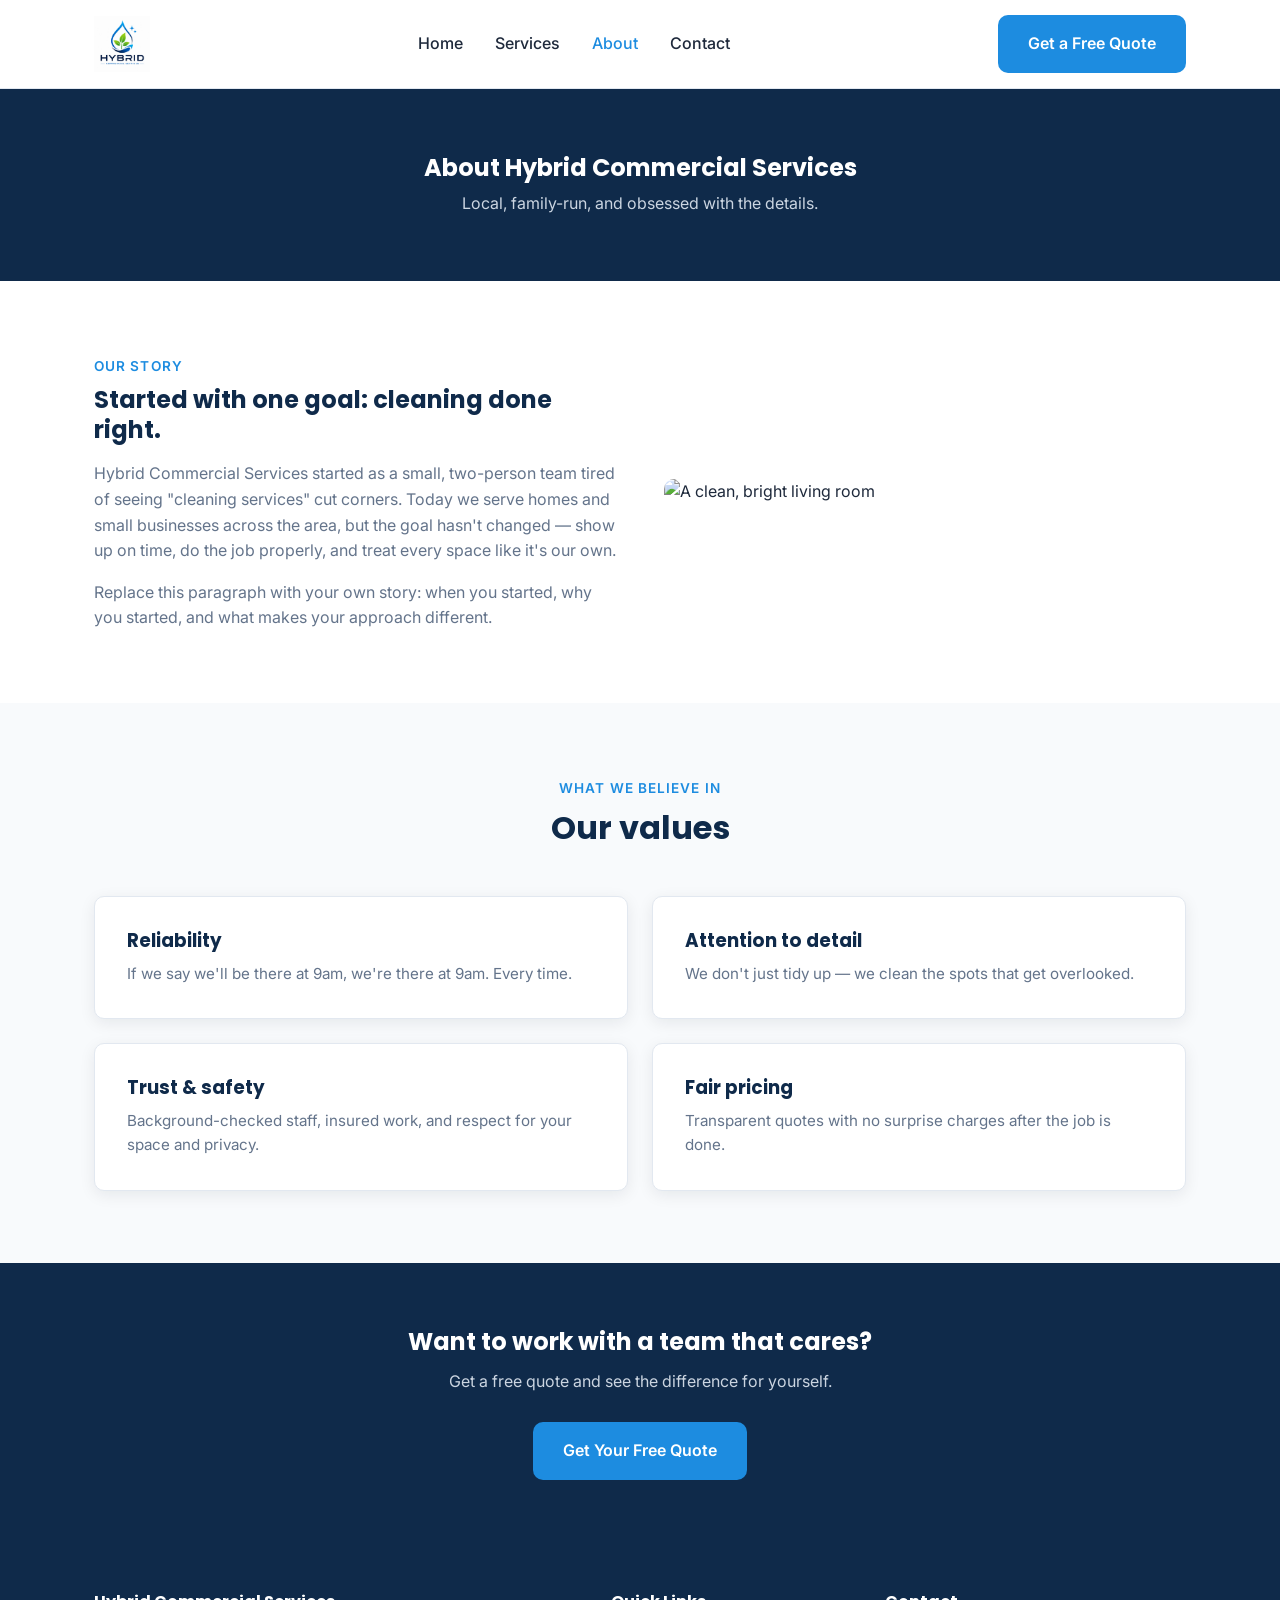
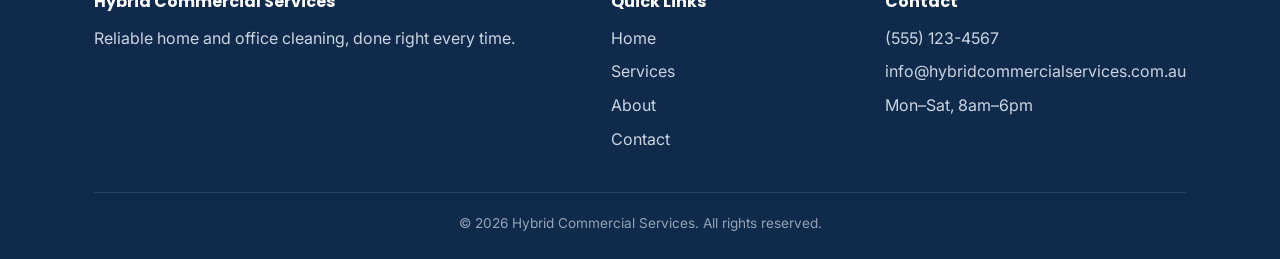
==== about.html @ f48b693d "Add files via upload" ====
<!DOCTYPE html>
<html lang="en">
<head>
  <meta charset="UTF-8">
  <meta name="viewport" content="width=device-width, initial-scale=1.0">
  <title>About Us | Hybrid Commercial Services</title>
  <meta name="description" content="Learn about Hybrid Commercial Services — our story, our values, and why customers trust us.">
  <link rel="icon" href="logo.jpg">
  <link rel="preconnect" href="https://fonts.googleapis.com">
  <link href="https://fonts.googleapis.com/css2?family=Inter:wght@400;500;600;700&family=Poppins:wght@600;700&display=swap" rel="stylesheet">
  <link rel="stylesheet" href="style.css">
</head>
<body>

  <header class="site-header">
    <div class="container nav-wrap">
      <a href="index.html" class="logo"><img src="logo.jpg" alt="Hybrid Commercial Services" class="logo-img"></a>
      <nav>
        <ul class="nav-links">
          <li><a href="index.html">Home</a></li>
          <li><a href="services.html">Services</a></li>
          <li><a href="about.html" class="active">About</a></li>
          <li><a href="contact.html">Contact</a></li>
        </ul>
      </nav>
      <div class="nav-cta">
        <a href="contact.html" class="btn btn-primary">Get a Free Quote</a>
      </div>
      <button class="hamburger" aria-label="Toggle menu">
        <span></span><span></span><span></span>
      </button>
    </div>
  </header>

  <section class="page-hero">
    <div class="container">
      <h1>About Hybrid Commercial Services</h1>
      <p>Local, family-run, and obsessed with the details.</p>
    </div>
  </section>

  <section>
    <div class="container about-grid">
      <div>
        <div class="eyebrow">Our story</div>
        <h2>Started with one goal: cleaning done right.</h2>
        <p style="color:var(--color-text-light); margin-top:16px;">
          Hybrid Commercial Services started as a small, two-person team tired of seeing
          "cleaning services" cut corners. Today we serve homes and small businesses
          across the area, but the goal hasn't changed — show up on time, do the job
          properly, and treat every space like it's our own.
        </p>
        <p style="color:var(--color-text-light); margin-top:16px;">
          Replace this paragraph with your own story: when you started, why you started,
          and what makes your approach different.
        </p>
      </div>
      <div>
        <img src="https://images.unsplash.com/photo-1581578731548-c64695cc6952?w=800&q=80"
             alt="A clean, bright living room" style="border-radius: var(--radius);">
      </div>
    </div>
  </section>

  <section class="section-alt">
    <div class="container">
      <div class="section-heading">
        <div class="eyebrow">What we believe in</div>
        <h2>Our values</h2>
      </div>
      <div class="values-grid">
        <div class="card">
          <h3>Reliability</h3>
          <p>If we say we'll be there at 9am, we're there at 9am. Every time.</p>
        </div>
        <div class="card">
          <h3>Attention to detail</h3>
          <p>We don't just tidy up — we clean the spots that get overlooked.</p>
        </div>
        <div class="card">
          <h3>Trust & safety</h3>
          <p>Background-checked staff, insured work, and respect for your space and privacy.</p>
        </div>
        <div class="card">
          <h3>Fair pricing</h3>
          <p>Transparent quotes with no surprise charges after the job is done.</p>
        </div>
      </div>
    </div>
  </section>

  <section class="cta-band">
    <div class="container">
      <h2>Want to work with a team that cares?</h2>
      <p>Get a free quote and see the difference for yourself.</p>
      <a href="contact.html" class="btn btn-primary">Get Your Free Quote</a>
    </div>
  </section>

  <footer>
    <div class="container">
      <div class="footer-grid">
        <div>
          <h4>Hybrid Commercial Services</h4>
          <p>Reliable home and office cleaning, done right every time.</p>
        </div>
        <div>
          <h4>Quick Links</h4>
          <ul>
            <li><a href="index.html">Home</a></li>
            <li><a href="services.html">Services</a></li>
            <li><a href="about.html">About</a></li>
            <li><a href="contact.html">Contact</a></li>
          </ul>
        </div>
        <div>
          <h4>Contact</h4>
          <ul>
            <li>(555) 123-4567</li>
            <li>info@hybridcommercialservices.com.au</li>
            <li>Mon–Sat, 8am–6pm</li>
          </ul>
        </div>
      </div>
      <div class="footer-bottom">
        &copy; 2026 Hybrid Commercial Services. All rights reserved.
      </div>
    </div>
  </footer>

  <script src="script.js"></script>
</body>
</html>
---- style.css ----
/* ============================================
   THEME VARIABLES — change these to re-brand
   the whole site in one place.
   ============================================ */
:root {
  --color-primary: #1d8ce0;       /* main brand color — matches the blue in the logo droplet */
  --color-primary-dark: #123a63;  /* hover state — matches the deep navy in the logo */
  --color-secondary: #0f2a4a;     /* dark text / footer background — logo wordmark navy */
  --color-accent-green: #4caf50;  /* logo leaf green — used sparingly for eco accents */
  --color-bg: #ffffff;
  --color-bg-alt: #f8fafc;        /* light section background for contrast */
  --color-text: #1e293b;
  --color-text-light: #64748b;
  --color-border: #e2e8f0;
  --font-heading: 'Poppins', sans-serif;
  --font-body: 'Inter', sans-serif;
  --radius: 10px;
  --shadow: 0 4px 16px rgba(15, 23, 42, 0.08);
  --max-width: 1140px;
}

/* ============================================
   RESET & BASE
   ============================================ */
* { margin: 0; padding: 0; box-sizing: border-box; }

html { scroll-behavior: smooth; }

body {
  font-family: var(--font-body);
  color: var(--color-text);
  background: var(--color-bg);
  line-height: 1.6;
}

h1, h2, h3, h4 {
  font-family: var(--font-heading);
  line-height: 1.25;
  color: var(--color-secondary);
}

a { color: var(--color-primary); text-decoration: none; }
a:hover { color: var(--color-primary-dark); }

img { max-width: 100%; display: block; }

.container {
  width: 100%;
  max-width: var(--max-width);
  margin: 0 auto;
  padding: 0 24px;
}

section { padding: 72px 0; }
.section-alt { background: var(--color-bg-alt); }

.section-heading { text-align: center; max-width: 640px; margin: 0 auto 48px; }
.section-heading h2 { font-size: 2rem; margin-bottom: 12px; }
.section-heading p { color: var(--color-text-light); }

.eyebrow {
  display: inline-block;
  color: var(--color-primary);
  font-weight: 600;
  font-size: 0.85rem;
  letter-spacing: 0.08em;
  text-transform: uppercase;
  margin-bottom: 8px;
}

/* ============================================
   BUTTONS
   ============================================ */
.btn {
  display: inline-block;
  padding: 14px 28px;
  border-radius: var(--radius);
  font-weight: 600;
  font-family: var(--font-body);
  cursor: pointer;
  border: 2px solid transparent;
  transition: all 0.2s ease;
}

.btn-primary {
  background: var(--color-primary);
  color: #fff;
}
.btn-primary:hover { background: var(--color-primary-dark); color: #fff; }

.btn-outline {
  background: transparent;
  border-color: #fff;
  color: #fff;
}
.btn-outline:hover { background: #fff; color: var(--color-primary); }

.btn-outline-dark {
  background: transparent;
  border-color: var(--color-primary);
  color: var(--color-primary);
}
.btn-outline-dark:hover { background: var(--color-primary); color: #fff; }

/* ============================================
   HEADER / NAV
   ============================================ */
.site-header {
  position: sticky;
  top: 0;
  z-index: 100;
  background: #fff;
  border-bottom: 1px solid var(--color-border);
}

.nav-wrap {
  display: flex;
  align-items: center;
  justify-content: space-between;
  height: 88px;
}

.logo {
  font-family: var(--font-heading);
  font-weight: 700;
  font-size: 1.3rem;
  color: var(--color-secondary);
  display: flex;
  align-items: center;
}
.logo span { color: var(--color-primary); }
.logo-img {
  height: 56px;
  width: auto;
  display: block;
}

.nav-links {
  display: flex;
  gap: 32px;
  list-style: none;
}

.nav-links a {
  color: var(--color-text);
  font-weight: 500;
}
.nav-links a.active { color: var(--color-primary); }

.nav-cta { display: flex; align-items: center; gap: 20px; }

.hamburger {
  display: none;
  flex-direction: column;
  gap: 5px;
  background: none;
  border: none;
  cursor: pointer;
  padding: 4px;
}
.hamburger span {
  width: 26px;
  height: 2px;
  background: var(--color-secondary);
  border-radius: 2px;
}

/* ============================================
   HERO
   ============================================ */
.hero {
  background: linear-gradient(135deg, var(--color-primary), var(--color-primary-dark));
  color: #fff;
  padding: 96px 0;
}
.hero-inner { max-width: 700px; }
.hero h1 { color: #fff; font-size: 2.75rem; margin-bottom: 20px; }
.hero p { font-size: 1.15rem; opacity: 0.92; margin-bottom: 32px; }
.hero-actions { display: flex; gap: 16px; flex-wrap: wrap; }

.page-hero {
  background: var(--color-secondary);
  color: #fff;
  padding: 64px 0;
  text-align: center;
}
.page-hero h1 { color: #fff; margin-bottom: 8px; }
.page-hero p { color: #cbd5e1; }

/* ============================================
   GRIDS / CARDS
   ============================================ */
.grid-3 {
  display: grid;
  grid-template-columns: repeat(3, 1fr);
  gap: 28px;
}

.card {
  background: #fff;
  border: 1px solid var(--color-border);
  border-radius: var(--radius);
  padding: 32px;
  box-shadow: var(--shadow);
}
.card .icon {
  width: 48px;
  height: 48px;
  border-radius: 50%;
  background: rgba(76, 175, 80, 0.12);
  color: var(--color-accent-green);
  display: flex;
  align-items: center;
  justify-content: center;
  font-size: 1.4rem;
  margin-bottom: 16px;
}
.card h3 { font-size: 1.15rem; margin-bottom: 10px; }
.card p { color: var(--color-text-light); font-size: 0.95rem; }
.card .price { font-weight: 700; color: var(--color-primary); margin: 12px 0; }

/* ============================================
   TESTIMONIAL
   ============================================ */
.testimonial {
  max-width: 700px;
  margin: 0 auto;
  text-align: center;
}
.testimonial p { font-size: 1.3rem; font-style: italic; color: var(--color-secondary); margin-bottom: 16px; }
.testimonial .author { color: var(--color-text-light); font-weight: 600; }

/* ============================================
   CTA BAND
   ============================================ */
.cta-band {
  background: var(--color-secondary);
  color: #fff;
  text-align: center;
  padding: 64px 0;
}
.cta-band h2 { color: #fff; margin-bottom: 12px; }
.cta-band p { color: #cbd5e1; margin-bottom: 28px; }

/* ============================================
   ABOUT / VALUES
   ============================================ */
.about-grid {
  display: grid;
  grid-template-columns: 1fr 1fr;
  gap: 48px;
  align-items: center;
}
.values-grid {
  display: grid;
  grid-template-columns: repeat(2, 1fr);
  gap: 24px;
  margin-top: 32px;
}

/* ============================================
   CONTACT
   ============================================ */
.contact-grid {
  display: grid;
  grid-template-columns: 1fr 1fr;
  gap: 48px;
}
.contact-info-item { margin-bottom: 24px; }
.contact-info-item h4 { margin-bottom: 4px; }
.contact-info-item p { color: var(--color-text-light); }

form .form-row { margin-bottom: 18px; }
form label { display: block; font-weight: 600; margin-bottom: 6px; font-size: 0.9rem; }
form input, form textarea, form select {
  width: 100%;
  padding: 12px 14px;
  border: 1px solid var(--color-border);
  border-radius: var(--radius);
  font-family: var(--font-body);
  font-size: 1rem;
}
form input:focus, form textarea:focus {
  outline: none;
  border-color: var(--color-primary);
}

/* ============================================
   FOOTER
   ============================================ */
footer {
  background: var(--color-secondary);
  color: #cbd5e1;
  padding: 48px 0 24px;
}
.footer-grid {
  display: grid;
  grid-template-columns: 2fr 1fr 1fr;
  gap: 32px;
  margin-bottom: 32px;
}
footer h4 { color: #fff; margin-bottom: 14px; font-size: 1rem; }
footer ul { list-style: none; }
footer li { margin-bottom: 8px; }
footer a { color: #cbd5e1; }
footer a:hover { color: #fff; }
.footer-bottom {
  border-top: 1px solid rgba(255,255,255,0.1);
  padding-top: 20px;
  text-align: center;
  font-size: 0.85rem;
  color: #94a3b8;
}

/* ============================================
   RESPONSIVE
   ============================================ */
@media (max-width: 860px) {
  .grid-3, .about-grid, .values-grid, .contact-grid, .footer-grid {
    grid-template-columns: 1fr;
  }
  .hero h1 { font-size: 2.1rem; }
}

@media (max-width: 720px) {
  .nav-links, .nav-cta .btn {
    display: none;
  }
  .hamburger { display: flex; }

  .nav-wrap.menu-open .nav-links {
    display: flex;
    flex-direction: column;
    position: absolute;
    top: 88px;
    left: 0;
    right: 0;
    background: #fff;
    padding: 20px 24px;
    gap: 18px;
    border-bottom: 1px solid var(--color-border);
  }
}
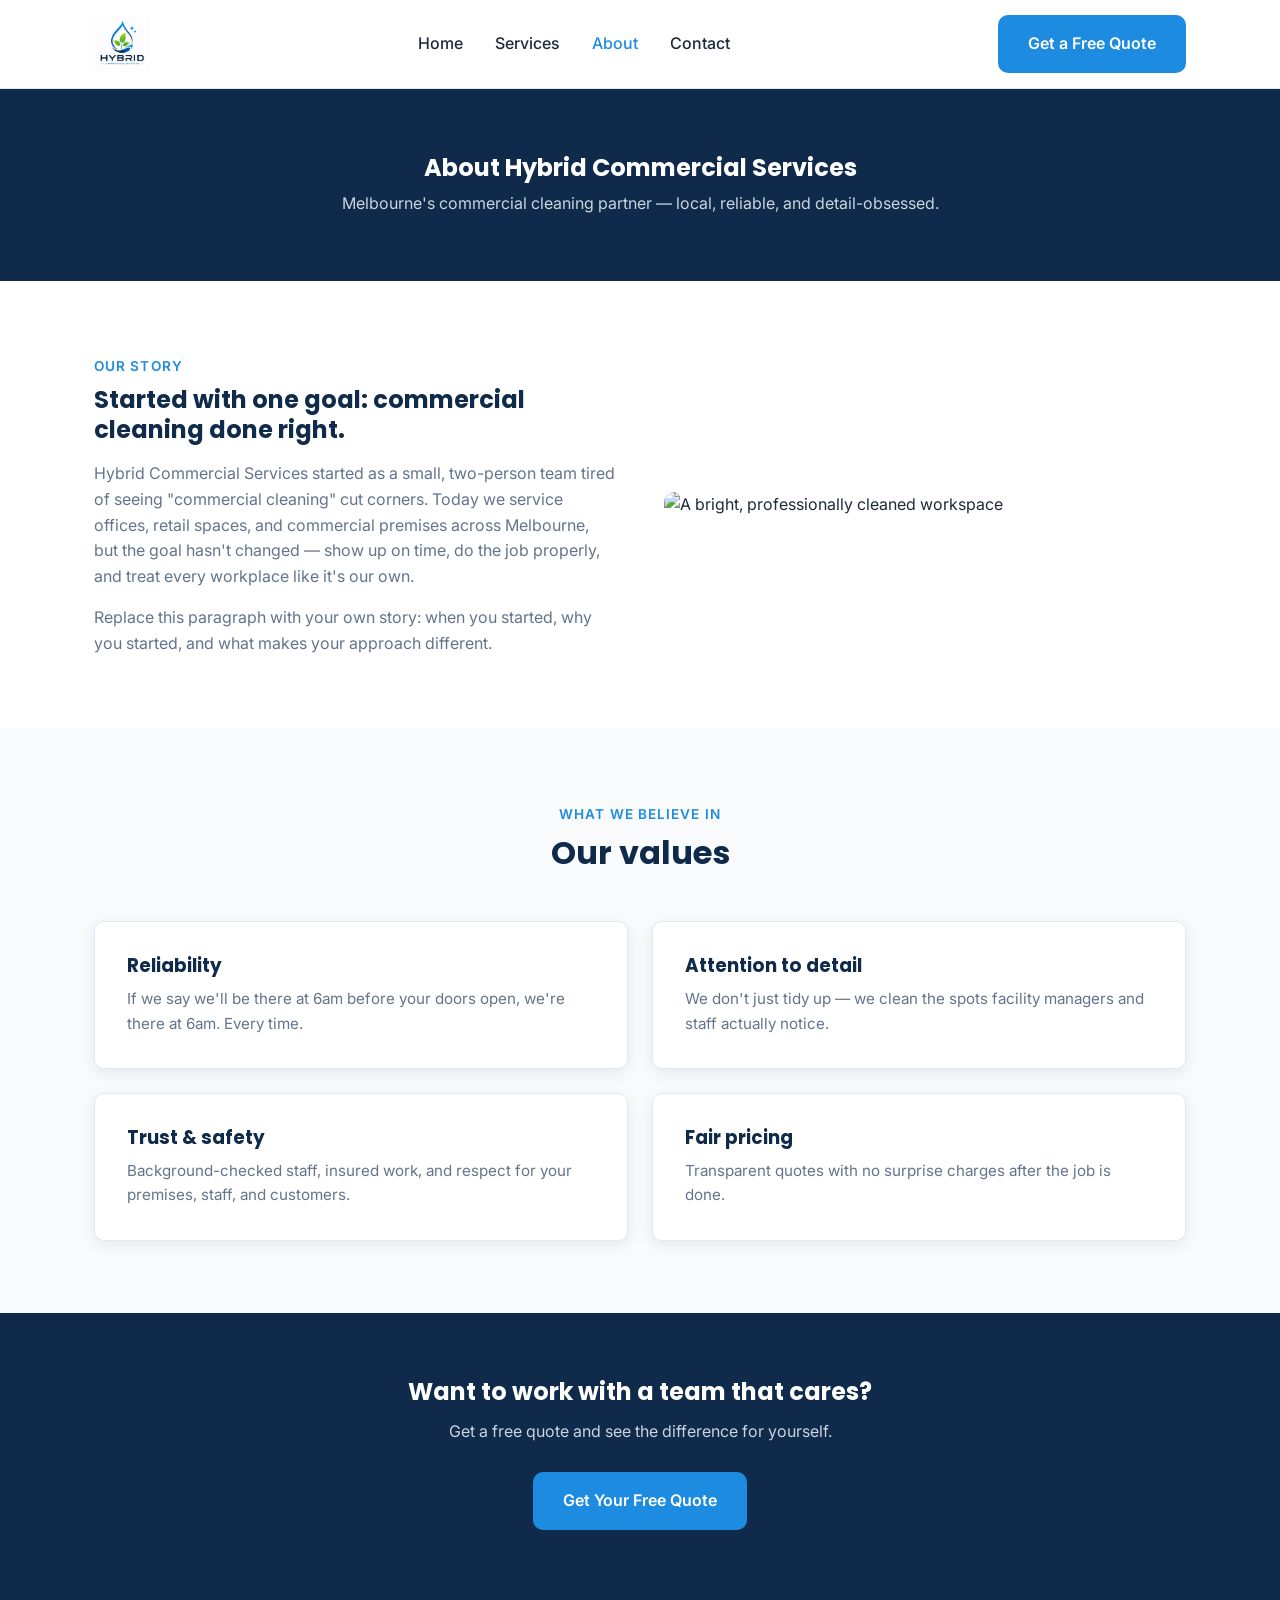
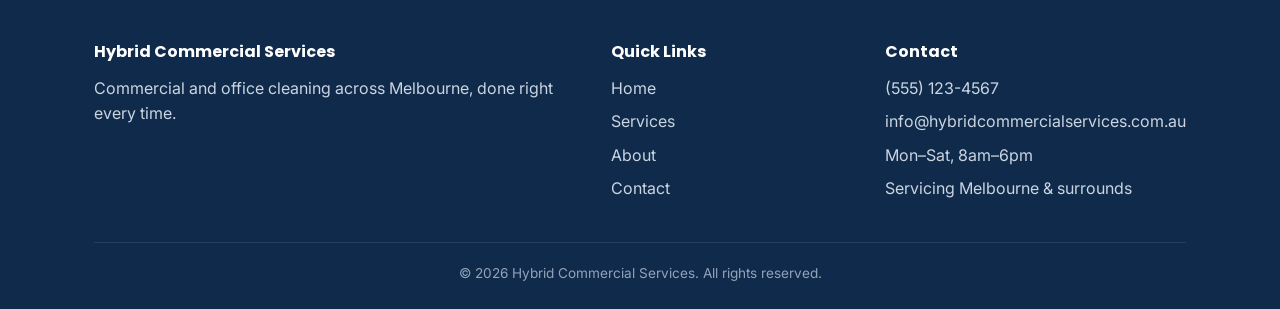
==== commit 0cd91b09: "Add files via upload" ====
--- a/about.html
+++ b/about.html
@@ -1,14 +1,61 @@
 <!DOCTYPE html>
-<html lang="en">
+<html lang="en-AU">
 <head>
   <meta charset="UTF-8">
   <meta name="viewport" content="width=device-width, initial-scale=1.0">
-  <title>About Us | Hybrid Commercial Services</title>
-  <meta name="description" content="Learn about Hybrid Commercial Services — our story, our values, and why customers trust us.">
+  <title>About Us | Hybrid Commercial Services Melbourne</title>
+  <meta name="description" content="Hybrid Commercial Services is a Melbourne-based commercial cleaning company. Learn our story, our values, and why local businesses trust us.">
+  <link rel="canonical" href="https://www.hybridcommercialservices.com.au/about.html">
+  <meta name="robots" content="index, follow">
+
+  <meta property="og:type" content="website">
+  <meta property="og:site_name" content="Hybrid Commercial Services">
+  <meta property="og:title" content="About Us | Hybrid Commercial Services Melbourne">
+  <meta property="og:description" content="A Melbourne-based commercial cleaning company. Our story, our values, and why local businesses trust us.">
+  <meta property="og:url" content="https://www.hybridcommercialservices.com.au/about.html">
+  <meta property="og:image" content="https://www.hybridcommercialservices.com.au/logo.jpg">
+  <meta property="og:locale" content="en_AU">
+
+  <meta name="twitter:card" content="summary_large_image">
+  <meta name="twitter:title" content="About Us | Hybrid Commercial Services Melbourne">
+  <meta name="twitter:description" content="A Melbourne-based commercial cleaning company. Our story, our values, and why local businesses trust us.">
+  <meta name="twitter:image" content="https://www.hybridcommercialservices.com.au/logo.jpg">
+
   <link rel="icon" href="logo.jpg">
   <link rel="preconnect" href="https://fonts.googleapis.com">
   <link href="https://fonts.googleapis.com/css2?family=Inter:wght@400;500;600;700&family=Poppins:wght@600;700&display=swap" rel="stylesheet">
   <link rel="stylesheet" href="style.css">
+
+  <script type="application/ld+json">
+  {
+    "@context": "https://schema.org",
+    "@graph": [
+      {
+        "@type": "LocalBusiness",
+        "@id": "https://www.hybridcommercialservices.com.au/#business",
+        "name": "Hybrid Commercial Services",
+        "url": "https://www.hybridcommercialservices.com.au/",
+        "image": "https://www.hybridcommercialservices.com.au/logo.jpg",
+        "telephone": "+61-555-123-4567",
+        "priceRange": "$$",
+        "areaServed": { "@type": "City", "name": "Melbourne" },
+        "address": {
+          "@type": "PostalAddress",
+          "addressLocality": "Melbourne",
+          "addressRegion": "VIC",
+          "addressCountry": "AU"
+        }
+      },
+      {
+        "@type": "BreadcrumbList",
+        "itemListElement": [
+          { "@type": "ListItem", "position": 1, "name": "Home", "item": "https://www.hybridcommercialservices.com.au/" },
+          { "@type": "ListItem", "position": 2, "name": "About", "item": "https://www.hybridcommercialservices.com.au/about.html" }
+        ]
+      }
+    ]
+  }
+  </script>
 </head>
 <body>
 
@@ -35,7 +82,7 @@
   <section class="page-hero">
     <div class="container">
       <h1>About Hybrid Commercial Services</h1>
-      <p>Local, family-run, and obsessed with the details.</p>
+      <p>Melbourne's commercial cleaning partner — local, reliable, and detail-obsessed.</p>
     </div>
   </section>
 
@@ -43,12 +90,12 @@
     <div class="container about-grid">
       <div>
         <div class="eyebrow">Our story</div>
-        <h2>Started with one goal: cleaning done right.</h2>
+        <h2>Started with one goal: commercial cleaning done right.</h2>
         <p style="color:var(--color-text-light); margin-top:16px;">
           Hybrid Commercial Services started as a small, two-person team tired of seeing
-          "cleaning services" cut corners. Today we serve homes and small businesses
-          across the area, but the goal hasn't changed — show up on time, do the job
-          properly, and treat every space like it's our own.
+          "commercial cleaning" cut corners. Today we service offices, retail spaces, and
+          commercial premises across Melbourne, but the goal hasn't changed — show up on time,
+          do the job properly, and treat every workplace like it's our own.
         </p>
         <p style="color:var(--color-text-light); margin-top:16px;">
           Replace this paragraph with your own story: when you started, why you started,
@@ -57,7 +104,7 @@
       </div>
       <div>
         <img src="https://images.unsplash.com/photo-1581578731548-c64695cc6952?w=800&q=80"
-             alt="A clean, bright living room" style="border-radius: var(--radius);">
+             alt="A bright, professionally cleaned workspace" style="border-radius: var(--radius);">
       </div>
     </div>
   </section>
@@ -71,15 +118,15 @@
       <div class="values-grid">
         <div class="card">
           <h3>Reliability</h3>
-          <p>If we say we'll be there at 9am, we're there at 9am. Every time.</p>
+          <p>If we say we'll be there at 6am before your doors open, we're there at 6am. Every time.</p>
         </div>
         <div class="card">
           <h3>Attention to detail</h3>
-          <p>We don't just tidy up — we clean the spots that get overlooked.</p>
+          <p>We don't just tidy up — we clean the spots facility managers and staff actually notice.</p>
         </div>
         <div class="card">
           <h3>Trust & safety</h3>
-          <p>Background-checked staff, insured work, and respect for your space and privacy.</p>
+          <p>Background-checked staff, insured work, and respect for your premises, staff, and customers.</p>
         </div>
         <div class="card">
           <h3>Fair pricing</h3>
@@ -102,7 +149,7 @@
       <div class="footer-grid">
         <div>
           <h4>Hybrid Commercial Services</h4>
-          <p>Reliable home and office cleaning, done right every time.</p>
+          <p>Commercial and office cleaning across Melbourne, done right every time.</p>
         </div>
         <div>
           <h4>Quick Links</h4>
@@ -119,6 +166,7 @@
             <li>(555) 123-4567</li>
             <li>info@hybridcommercialservices.com.au</li>
             <li>Mon–Sat, 8am–6pm</li>
+            <li>Servicing Melbourne & surrounds</li>
           </ul>
         </div>
       </div>
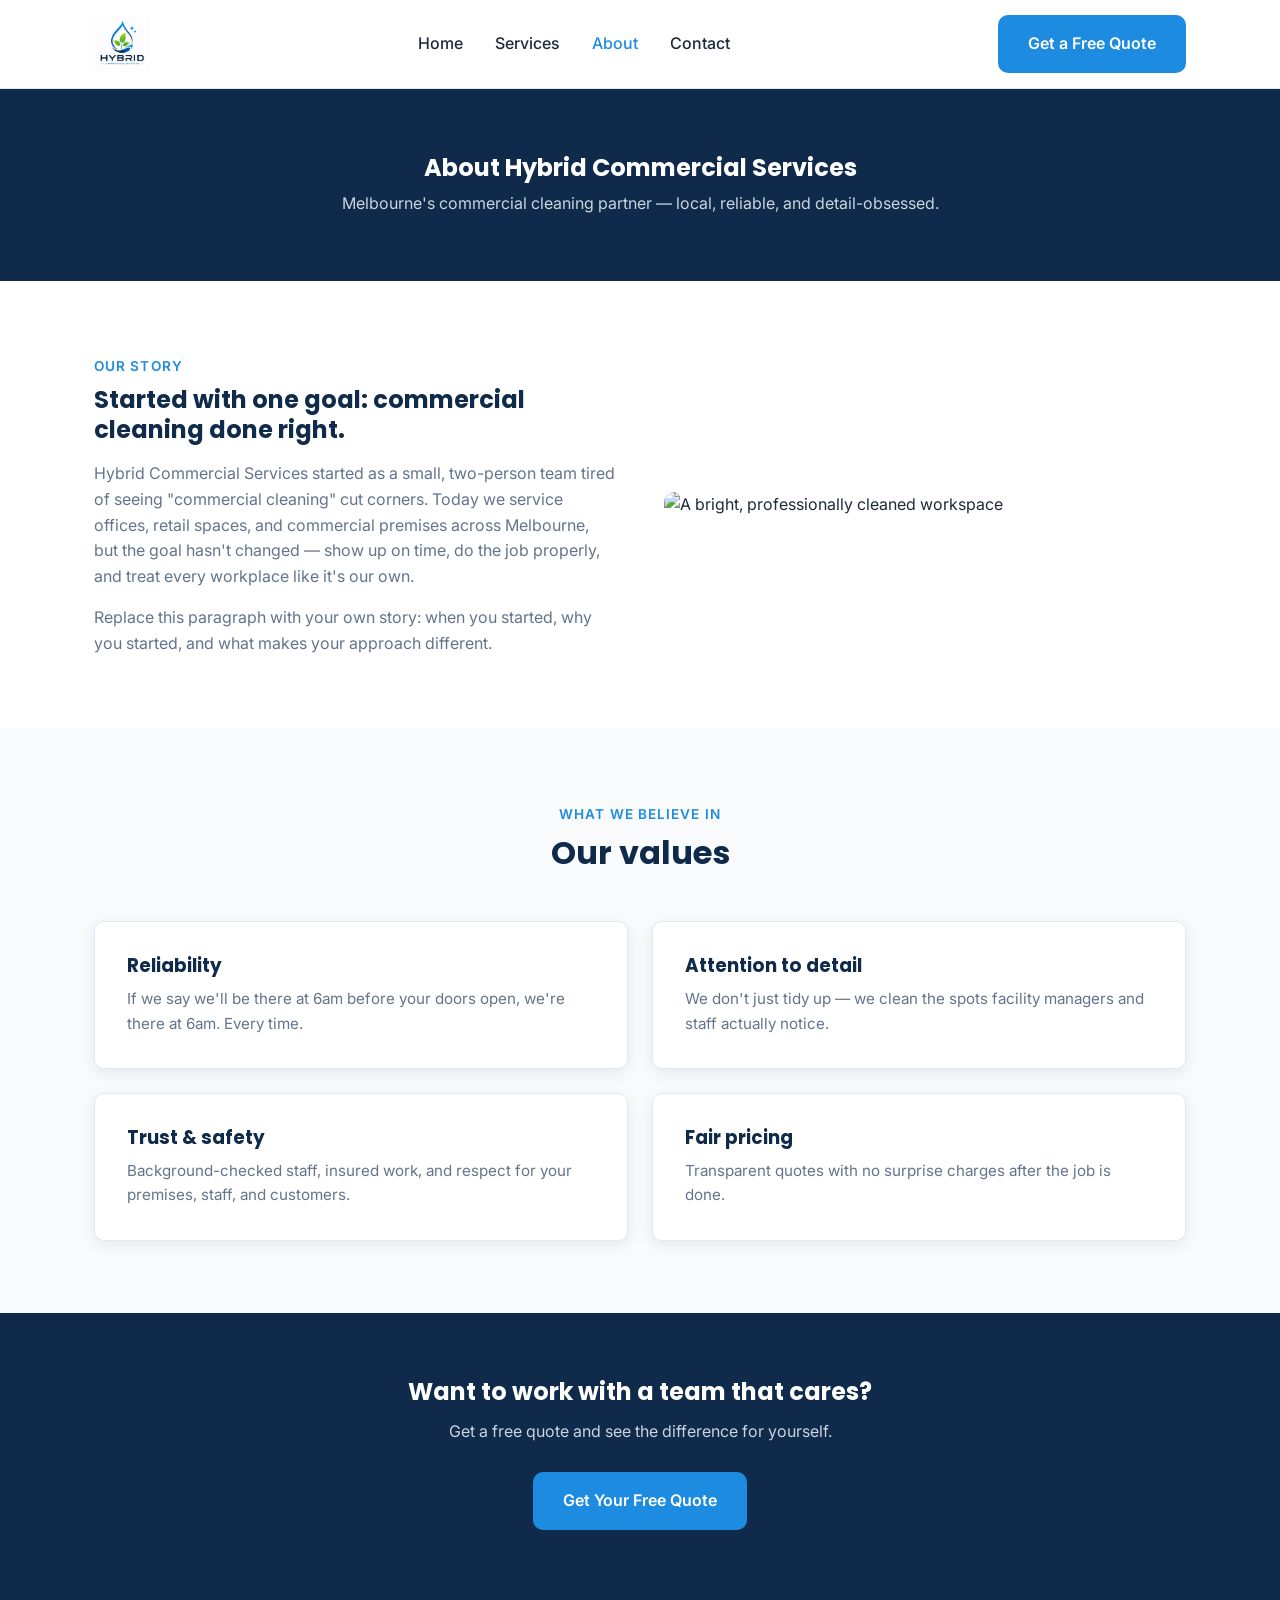
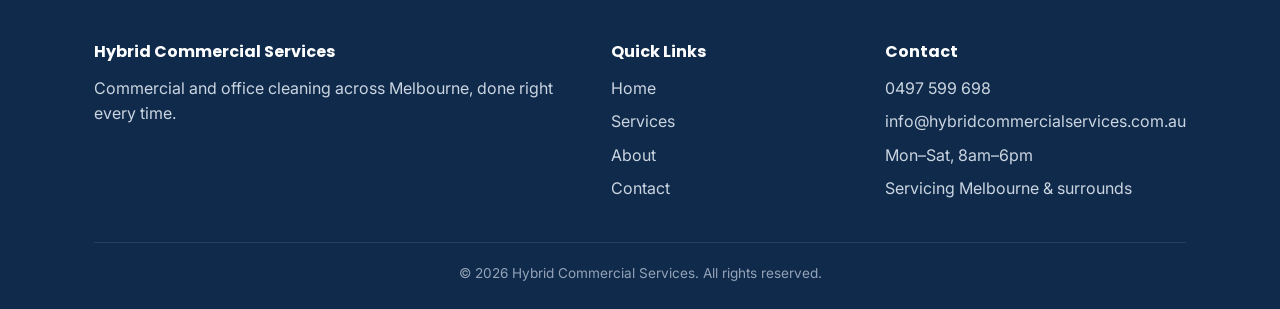
==== commit df3e014c: "Update about.html" ====
--- a/about.html
+++ b/about.html
@@ -36,7 +36,7 @@
         "name": "Hybrid Commercial Services",
         "url": "https://www.hybridcommercialservices.com.au/",
         "image": "https://www.hybridcommercialservices.com.au/logo.jpg",
-        "telephone": "+61-555-123-4567",
+        "telephone": "+61-497 599 698",
         "priceRange": "$$",
         "areaServed": { "@type": "City", "name": "Melbourne" },
         "address": {
@@ -163,7 +163,7 @@
         <div>
           <h4>Contact</h4>
           <ul>
-            <li>(555) 123-4567</li>
+            <li>0497 599 698</li>
             <li>info@hybridcommercialservices.com.au</li>
             <li>Mon–Sat, 8am–6pm</li>
             <li>Servicing Melbourne & surrounds</li>
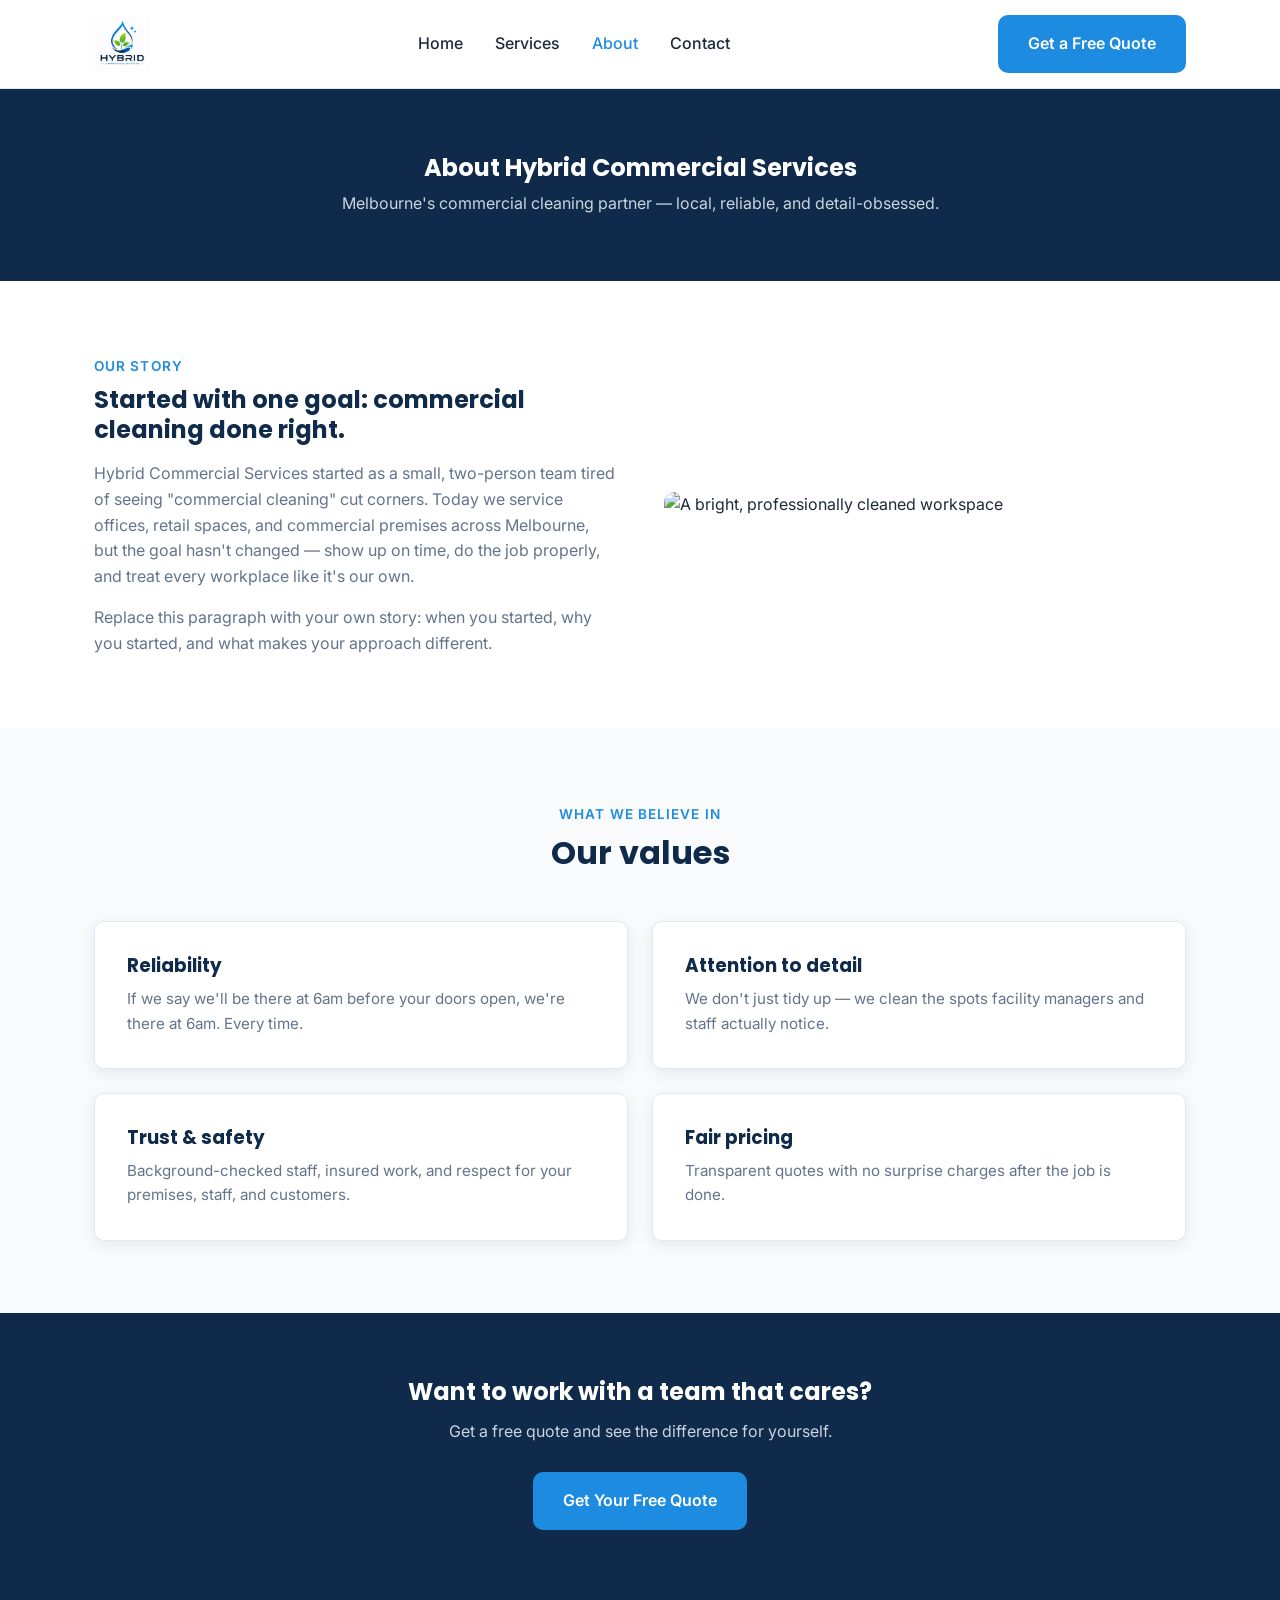
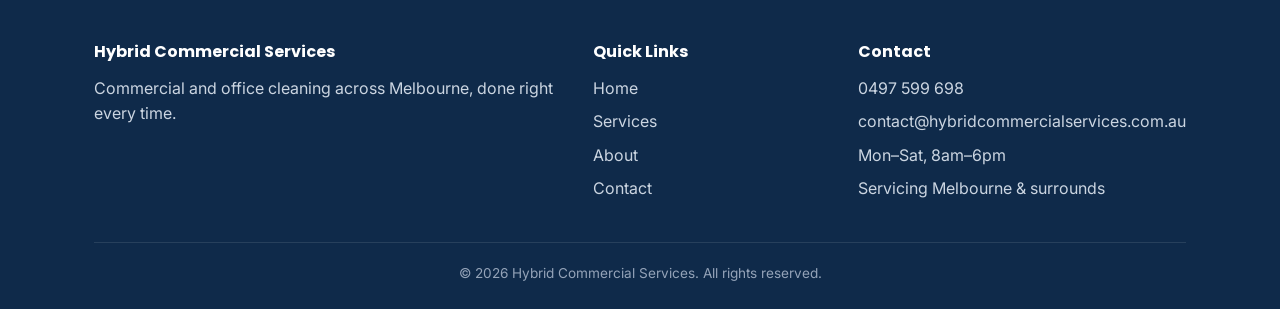
==== commit 031407f6: "Add files via upload" ====
--- a/about.html
+++ b/about.html
@@ -36,7 +36,7 @@
         "name": "Hybrid Commercial Services",
         "url": "https://www.hybridcommercialservices.com.au/",
         "image": "https://www.hybridcommercialservices.com.au/logo.jpg",
-        "telephone": "+61-497 599 698",
+        "telephone": "+61497599698",
         "priceRange": "$$",
         "areaServed": { "@type": "City", "name": "Melbourne" },
         "address": {
@@ -164,7 +164,7 @@
           <h4>Contact</h4>
           <ul>
             <li>0497 599 698</li>
-            <li>info@hybridcommercialservices.com.au</li>
+            <li>contact@hybridcommercialservices.com.au</li>
             <li>Mon–Sat, 8am–6pm</li>
             <li>Servicing Melbourne & surrounds</li>
           </ul>
